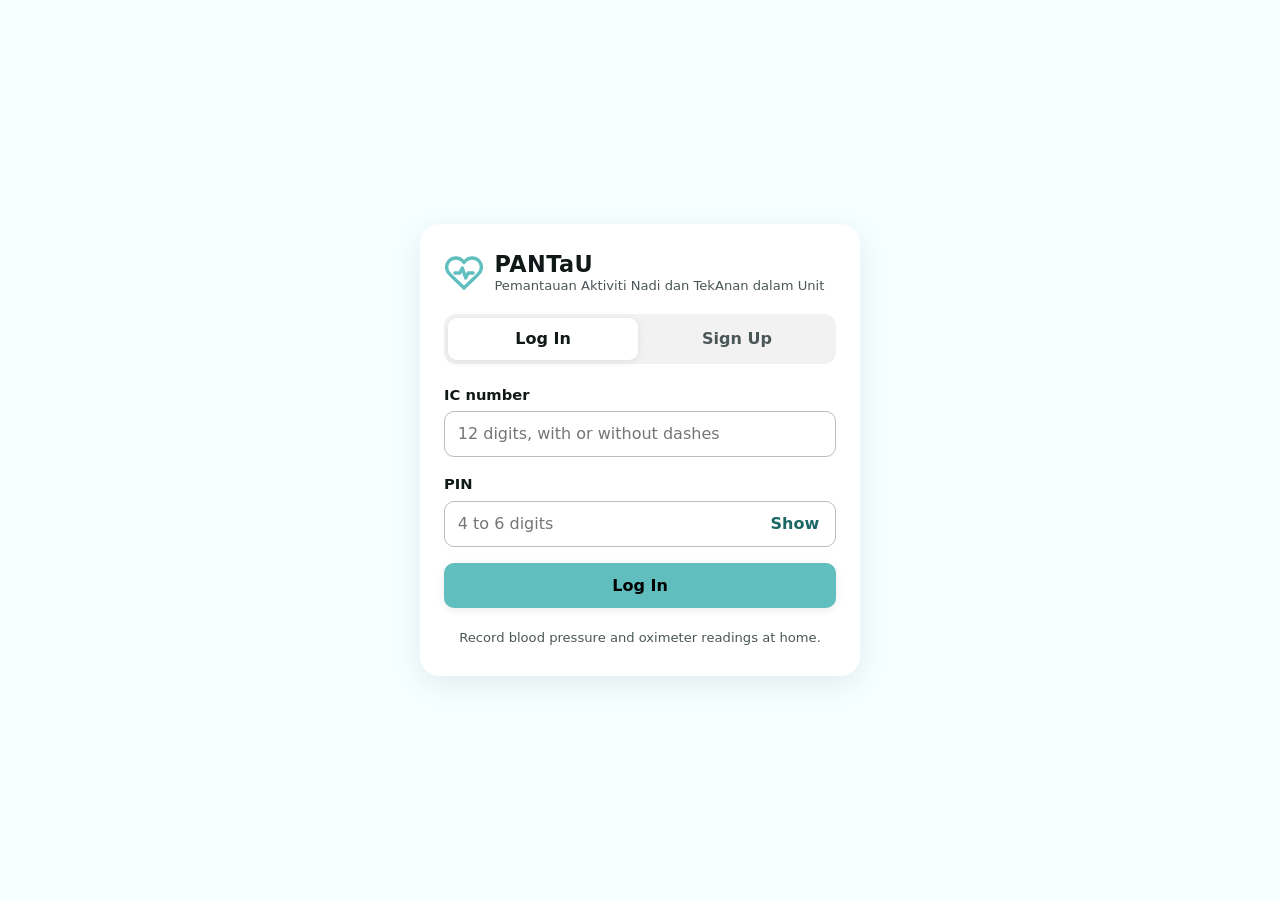
==== index.html @ 0a1cf60d "first commit" ====
<!DOCTYPE html>
<html lang="en">
<head>
  <meta charset="UTF-8">
  <meta name="viewport" content="width=device-width, initial-scale=1.0">
  <meta name="description" content="PANTaU — Pemantauan Aktiviti Nadi dan TekAnan dalam Unit">
  <title>PANTaU — Log In</title>
  <link rel="stylesheet" href="index.css">
</head>
<body>
  <main class="auth">
    <div class="auth-card">

      <div class="brand">
        <svg class="brand__logo" viewBox="0 0 24 24" fill="none" stroke="currentColor" stroke-width="2" stroke-linecap="round" stroke-linejoin="round" aria-hidden="true">
          <path d="M20.8 4.6a5.5 5.5 0 0 0-7.8 0L12 5.7l-1-1.1a5.5 5.5 0 0 0-7.8 7.8l1 1.1L12 21l7.8-7.5 1-1.1a5.5 5.5 0 0 0 0-7.8z"/>
          <polyline points="6.5 12 9.5 12 11 9 13 15 14.5 12 17.5 12"/>
        </svg>
        <div>
          <div class="brand__name">PANTaU</div>
          <p class="tagline">Pemantauan Aktiviti Nadi dan TekAnan dalam Unit</p>
        </div>
      </div>

      <div id="authAlert" aria-live="polite"></div>

      <div class="tabs" role="tablist" aria-label="Log in or sign up">
        <button type="button" class="tab" role="tab" id="tab-login" aria-selected="true" aria-controls="panel-login">Log In</button>
        <button type="button" class="tab" role="tab" id="tab-signup" aria-selected="false" aria-controls="panel-signup" tabindex="-1">Sign Up</button>
      </div>

      <!-- LOG IN -->
      <section id="panel-login" role="tabpanel" aria-labelledby="tab-login">
        <form id="loginForm" class="form" novalidate>
          <div class="field">
            <label for="loginIc">IC number</label>
            <input class="input" id="loginIc" name="ic" type="text" inputmode="numeric" autocomplete="username" maxlength="14" placeholder="12 digits, with or without dashes" aria-describedby="loginIc-error">
            <p class="field__error" id="loginIc-error" hidden></p>
          </div>
          <div class="field">
            <label for="loginPin">PIN</label>
            <div class="input-group">
              <input class="input" id="loginPin" name="pin" type="password" inputmode="numeric" autocomplete="current-password" maxlength="6" placeholder="4 to 6 digits" aria-describedby="loginPin-error">
              <button type="button" class="toggle" data-toggle="loginPin" aria-pressed="false" aria-label="Show PIN">Show</button>
            </div>
            <p class="field__error" id="loginPin-error" hidden></p>
          </div>
          <button type="submit" class="btn btn--primary btn--block" id="loginBtn">Log In</button>
        </form>
      </section>

      <!-- SIGN UP -->
      <section id="panel-signup" role="tabpanel" aria-labelledby="tab-signup" hidden>
        <form id="signupForm" class="form" novalidate>
          <div class="field">
            <label for="signupName">Full name</label>
            <input class="input" id="signupName" name="name" type="text" autocomplete="name" maxlength="100" aria-describedby="signupName-error">
            <p class="field__error" id="signupName-error" hidden></p>
          </div>
          <div class="field">
            <label for="signupIc">IC number</label>
            <input class="input" id="signupIc" name="ic" type="text" inputmode="numeric" autocomplete="off" maxlength="14" placeholder="12 digits, with or without dashes" aria-describedby="signupIc-error icPreview">
            <p class="hint" id="icPreview" aria-live="polite"></p>
            <p class="field__error" id="signupIc-error" hidden></p>
          </div>
          <div class="field">
            <label for="signupPin">PIN</label>
            <div class="input-group">
              <input class="input" id="signupPin" name="pin" type="password" inputmode="numeric" autocomplete="new-password" maxlength="6" placeholder="4 to 6 digits" aria-describedby="signupPin-error">
              <button type="button" class="toggle" data-toggle="signupPin signupPin2" aria-pressed="false" aria-label="Show PIN">Show</button>
            </div>
            <p class="field__error" id="signupPin-error" hidden></p>
          </div>
          <div class="field">
            <label for="signupPin2">Confirm PIN</label>
            <input class="input" id="signupPin2" name="pin2" type="password" inputmode="numeric" autocomplete="new-password" maxlength="6" aria-describedby="signupPin2-error">
            <p class="field__error" id="signupPin2-error" hidden></p>
          </div>
          <button type="submit" class="btn btn--primary btn--block" id="signupBtn">Create Account</button>
        </form>
      </section>

      <p class="foot">Record blood pressure and oximeter readings at home.</p>
      <noscript><p class="foot">Please turn on JavaScript to use PANTaU.</p></noscript>
    </div>
  </main>

  <script src="common.js"></script>
  <script src="index.js"></script>
</body>
</html>
---- index.css ----
/* ==========================================================
   PANTaU — Pemantauan Aktiviti Nadi dan TekAnan dalam Unit
   Shared stylesheet (light theme)
   ========================================================== */

:root {
  /** Base text colors */
  --cffy-theme-light-a0: #ffffff;
  --cffy-theme-dark-a0: #000000;

  /** Theme primary colors */
  --cffy-theme-primary-a0: #85ffff;
  --cffy-theme-primary-a10: #73dede;
  --cffy-theme-primary-a20: #61bebe;

  /** Theme surface colors */
  --cffy-theme-surface-a0: #fff;
  --cffy-theme-surface-a10: #f2f2f2;
  --cffy-theme-surface-a20: #e4e4e4;
  --cffy-theme-surface-a30: #d7d7d7;
  --cffy-theme-surface-a40: #cacaca;
  --cffy-theme-surface-a50: #bdbdbd;

  /** Theme tonal surface colors */
  --cffy-theme-surface-tonal-a0: #f5ffff;
  --cffy-theme-surface-tonal-a10: #e9f2f2;
  --cffy-theme-surface-tonal-a20: #dde4e4;
  --cffy-theme-surface-tonal-a30: #d0d7d7;
  --cffy-theme-surface-tonal-a40: #c5caca;
  --cffy-theme-surface-tonal-a50: #b9bebd;

  /** Success colors */
  --cffy-theme-success-a0: #cdffbf;
  --cffy-theme-success-a10: #d5ffc9;
  --cffy-theme-success-a20: #dcffd3;

  /** Warning colors */
  --cffy-theme-warning-a0: #ffbc5e;
  --cffy-theme-warning-a10: #ffc77a;
  --cffy-theme-warning-a20: #ffd194;

  /** Danger colors */
  --cffy-theme-danger-a0: #ff8080;
  --cffy-theme-danger-a10: #ff9493;
  --cffy-theme-danger-a20: #ffa8a5;

  /** Info colors */
  --cffy-theme-info-a0: #87d1ff;
  --cffy-theme-info-a10: #9ad8ff;
  --cffy-theme-info-a20: #addfff;

  /* Semantic helpers */
  --text: #111818;
  --text-muted: #4b5757;
  --link: #1d6666;
  --focus: #1d6666;
  --error-text: #a12d2d;
  --radius: 14px;
  --radius-sm: 10px;
  --shadow: 0 2px 8px rgba(0, 0, 0, 0.08);
  --font: "Aptos", "Segoe UI", system-ui, -apple-system, Roboto, "Helvetica Neue", Arial, sans-serif;
}

/* ---------- Reset / base ---------- */
*, *::before, *::after { box-sizing: border-box; }
html { -webkit-text-size-adjust: 100%; }
body {
  margin: 0;
  font-family: var(--font);
  font-size: 16px;
  line-height: 1.5;
  color: var(--text);
  background: var(--cffy-theme-surface-tonal-a0);
}
h1, h2, h3, p, dl, dd { margin: 0; }
button, input, select { font: inherit; color: inherit; }
[hidden] { display: none !important; }
:focus-visible { outline: 3px solid var(--focus); outline-offset: 2px; }

/* ---------- Brand ---------- */
.brand { display: flex; align-items: center; gap: 0.65rem; }
.brand__logo { width: 40px; height: 40px; flex: none; color: var(--cffy-theme-primary-a20); }
.brand__name { font-size: 1.4rem; font-weight: 800; letter-spacing: 0.02em; line-height: 1.1; }
.tagline { font-size: 0.82rem; color: var(--text-muted); line-height: 1.3; }

/* ---------- Buttons ---------- */
.btn {
  display: inline-flex;
  align-items: center;
  justify-content: center;
  gap: 0.5rem;
  min-height: 44px;
  padding: 0.6rem 1.1rem;
  border: 1px solid transparent;
  border-radius: var(--radius-sm);
  font-weight: 700;
  cursor: pointer;
  text-decoration: none;
  transition: background 0.15s ease, box-shadow 0.15s ease;
}
.btn svg { width: 18px; height: 18px; flex: none; }
.btn--primary { background: var(--cffy-theme-primary-a20); color: var(--cffy-theme-dark-a0); box-shadow: var(--shadow); }
.btn--primary:hover { background: var(--cffy-theme-primary-a10); }
.btn--outline { background: transparent; border-color: var(--cffy-theme-primary-a20); color: var(--link); }
.btn--outline:hover { background: var(--cffy-theme-surface-tonal-a10); }
.btn--block { width: 100%; }
.btn:disabled { opacity: 0.6; cursor: not-allowed; }

/* ---------- Forms ---------- */
.form { display: grid; gap: 1rem; }
.field { display: flex; flex-direction: column; gap: 0.35rem; min-width: 0; }
.field label { font-weight: 600; font-size: 0.92rem; }
.input {
  width: 100%;
  min-height: 46px;
  padding: 0.6rem 0.8rem;
  border: 1px solid var(--cffy-theme-surface-a50);
  border-radius: var(--radius-sm);
  background: var(--cffy-theme-surface-a0);
}
.input:focus { border-color: var(--focus); }
.input[aria-invalid="true"] { border-color: #c24a4a; background: #fff6f6; }
.field__error { color: var(--error-text); font-size: 0.85rem; font-weight: 600; }
.hint { font-size: 0.85rem; color: var(--text-muted); }
.input-group { position: relative; }
.input-group .input { padding-right: 4.5rem; }
.toggle {
  position: absolute;
  right: 0.35rem;
  top: 50%;
  transform: translateY(-50%);
  min-height: 36px;
  padding: 0 0.7rem;
  border: 0;
  border-radius: 8px;
  background: transparent;
  color: var(--link);
  font-weight: 700;
  cursor: pointer;
}
.toggle:hover { background: var(--cffy-theme-surface-tonal-a10); }

/* ---------- Alerts ---------- */
.alert {
  display: flex;
  flex-direction: column;
  gap: 0.1rem;
  padding: 0.8rem 1rem;
  border-radius: var(--radius-sm);
  color: var(--cffy-theme-dark-a0);
}
.alert strong { font-size: 0.95rem; }
.alert span { font-size: 0.9rem; }
.alert--success { background: var(--cffy-theme-success-a0); }
.alert--warning { background: var(--cffy-theme-warning-a20); }
.alert--danger { background: var(--cffy-theme-danger-a20); }
.alert--info { background: var(--cffy-theme-info-a20); }
#authAlert:not(:empty), #alertArea:not(:empty), #formAlert:not(:empty) { margin-bottom: 1rem; }

/* ---------- Auth pages (log in / sign up / offline) ---------- */
.auth { min-height: 100vh; display: flex; align-items: center; justify-content: center; padding: 1.5rem 1rem; }
.auth-card {
  width: 100%;
  max-width: 440px;
  padding: 1.75rem 1.5rem;
  background: var(--cffy-theme-surface-a0);
  border-radius: 20px;
  box-shadow: 0 8px 30px rgba(0, 0, 0, 0.08);
}
.auth-card .brand { margin-bottom: 1.25rem; }
.tabs {
  display: grid;
  grid-template-columns: 1fr 1fr;
  gap: 4px;
  padding: 4px;
  margin-bottom: 1.25rem;
  background: var(--cffy-theme-surface-a10);
  border-radius: 12px;
}
.tab {
  min-height: 42px;
  border: 0;
  border-radius: 9px;
  background: transparent;
  color: var(--text-muted);
  font-weight: 700;
  cursor: pointer;
}
.tab[aria-selected="true"] { background: var(--cffy-theme-surface-a0); color: var(--text); box-shadow: var(--shadow); }
.foot { margin-top: 1.25rem; font-size: 0.82rem; color: var(--text-muted); text-align: center; }
.offline-icon { width: 56px; height: 56px; color: var(--cffy-theme-primary-a20); margin-bottom: 0.5rem; }
.center { text-align: center; }
.center .brand { justify-content: center; }
.stack-sm { display: grid; gap: 0.75rem; }

/* ---------- App shell (dashboard) ---------- */
.app { display: grid; grid-template-columns: 230px minmax(0, 1fr); min-height: 100vh; background: var(--cffy-theme-surface-a0); }
.sidebar {
  position: sticky;
  top: 0;
  height: 100vh;
  display: flex;
  flex-direction: column;
  gap: 1.5rem;
  padding: 1.25rem 1rem;
  background: var(--cffy-theme-surface-a10);
}
.nav { display: flex; flex-direction: column; gap: 0.25rem; flex: 1; }
.nav__item {
  display: flex;
  align-items: center;
  gap: 0.7rem;
  padding: 0.7rem 0.8rem;
  border: 0;
  border-radius: 10px;
  background: transparent;
  color: #222;
  font-size: 0.9rem;
  font-weight: 700;
  letter-spacing: 0.03em;
  text-transform: uppercase;
  text-align: left;
  cursor: pointer;
}
.nav__item svg { width: 20px; height: 20px; flex: none; }
.nav__item:hover { background: var(--cffy-theme-surface-a20); }
.nav__item.is-active { background: var(--cffy-theme-surface-tonal-a10); color: var(--link); }
.nav__item--logout { margin-top: auto; }
.sidebar__foot { font-size: 0.8rem; color: var(--text-muted); }

.main { min-width: 0; padding: 1.5rem 2rem 3rem; }
.mobile-brand { display: none; }
.topbar { display: flex; justify-content: space-between; align-items: flex-start; gap: 1rem; margin-bottom: 1.25rem; }
.topbar h1 { font-size: 1.6rem; font-weight: 800; line-height: 1.2; }
.topbar p { margin-top: 0.15rem; font-size: 0.92rem; color: var(--text-muted); }

/* ---------- Cards and layout ---------- */
.two-col { display: grid; grid-template-columns: minmax(0, 1.2fr) minmax(0, 1fr); gap: 1.25rem; align-items: start; }
.col { display: grid; gap: 1.25rem; min-width: 0; }
.card { padding: 1.1rem 1.2rem; background: var(--cffy-theme-surface-a10); border-radius: var(--radius); }
.card__title { font-size: 1.05rem; font-weight: 700; margin-bottom: 0.85rem; }
.card__head { display: flex; justify-content: space-between; align-items: center; flex-wrap: wrap; gap: 0.75rem; margin-bottom: 0.9rem; }
.card__head .card__title { margin-bottom: 0; }

.group { padding: 1rem; background: var(--cffy-theme-surface-a0); border-radius: 12px; }
.group__title { margin-bottom: 0.75rem; font-size: 0.95rem; font-weight: 700; }
.form-grid { display: grid; grid-template-columns: repeat(auto-fit, minmax(140px, 1fr)); gap: 1rem; }
.actions { display: flex; flex-wrap: wrap; gap: 0.75rem; }

.patient { display: grid; grid-template-columns: repeat(2, minmax(0, 1fr)); gap: 0.9rem 1rem; }
.kv dt { font-size: 0.75rem; letter-spacing: 0.05em; text-transform: uppercase; color: var(--text-muted); }
.kv dd { font-weight: 700; overflow-wrap: anywhere; }

.stats { display: grid; grid-template-columns: repeat(auto-fit, minmax(130px, 1fr)); gap: 0.9rem; }
.stat { padding: 0.85rem 1rem; background: var(--cffy-theme-surface-a0); border-left: 4px solid var(--cffy-theme-primary-a20); border-radius: 12px; }
.stat__label { font-size: 0.8rem; color: var(--text-muted); }
.stat__value { font-size: 1.6rem; font-weight: 800; line-height: 1.25; }
.stat__unit { margin-left: 0.25rem; font-size: 0.8rem; font-weight: 700; color: var(--text-muted); }
#latMeta { margin-top: 0.75rem; }

/* ---------- Table ---------- */
.table-wrap { overflow-x: auto; background: var(--cffy-theme-surface-a0); border: 1px solid var(--cffy-theme-surface-a30); border-radius: 12px; }
table { width: 100%; min-width: 780px; border-collapse: collapse; font-size: 0.92rem; }
th, td { padding: 0.7rem 0.8rem; text-align: left; white-space: nowrap; border-bottom: 1px solid var(--cffy-theme-surface-a20); }
thead th { background: var(--cffy-theme-surface-tonal-a10); font-size: 0.76rem; letter-spacing: 0.04em; text-transform: uppercase; }
tbody tr:nth-child(even) { background: #fafafa; }
tbody tr:last-child td { border-bottom: 0; }
.num { text-align: center; }
td.note { white-space: normal; min-width: 150px; }
.tag { display: inline-block; padding: 0.15rem 0.65rem; border-radius: 999px; background: var(--cffy-theme-info-a20); font-size: 0.78rem; font-weight: 700; overflow-wrap: anywhere; }
.empty { padding: 1.5rem; text-align: center; color: var(--text-muted); }
.table-note { margin-top: 0.6rem; }

/* ---------- Print (Print / Export PDF) ---------- */
.print-only { display: none; }

@media print {
  @page { margin: 14mm; }
  body { background: #fff; color: #000; font-size: 11pt; }
  .sidebar, .topbar, .mobile-brand, .no-print, #view-dashboard, #alertArea { display: none !important; }
  .app { display: block; }
  .main { padding: 0; }
  .card { padding: 0; background: #fff; }
  .print-only { display: block; }
  .print-header { margin-bottom: 12px; padding-bottom: 8px; border-bottom: 2px solid #000; }
  .print-header h2 { font-size: 15pt; }
  .print-meta { display: grid; grid-template-columns: repeat(2, 1fr); gap: 2px 16px; margin-top: 6px; font-size: 10pt; }
  .table-wrap { overflow: visible; border: 0; }
  table { min-width: 0; font-size: 9.5pt; }
  th, td { padding: 0.3rem 0.4rem; white-space: normal; border: 1px solid #888; }
  thead { display: table-header-group; }
  thead th { background: #e9f2f2 !important; -webkit-print-color-adjust: exact; print-color-adjust: exact; }
  tbody tr:nth-child(even) { background: #fff; }
  tr { break-inside: avoid; }
  .tag { padding: 0; background: none; font-weight: 400; }
}

/* ---------- Responsive ---------- */
@media (max-width: 980px) {
  .two-col { grid-template-columns: minmax(0, 1fr); }
}

@media (max-width: 760px) {
  .app { grid-template-columns: minmax(0, 1fr); }
  .sidebar {
    position: fixed;
    top: auto;
    right: 0;
    bottom: 0;
    left: 0;
    z-index: 20;
    height: auto;
    flex-direction: row;
    gap: 0;
    padding: 0.35rem 0.5rem;
    box-shadow: 0 -2px 10px rgba(0, 0, 0, 0.1);
  }
  .sidebar .brand, .sidebar__foot { display: none; }
  .nav { flex-direction: row; justify-content: space-around; width: 100%; }
  .nav__item {
    flex: 1;
    flex-direction: column;
    justify-content: center;
    gap: 0.15rem;
    padding: 0.4rem 0.2rem;
    font-size: 0.72rem;
    letter-spacing: 0;
    text-transform: none;
    text-align: center;
  }
  .nav__item--logout { margin-top: 0; }
  .main { padding: 1rem 1rem 6rem; }
  .mobile-brand { display: flex; align-items: center; gap: 0.5rem; margin-bottom: 1rem; font-weight: 800; font-size: 1.15rem; }
  .mobile-brand .brand__logo { width: 30px; height: 30px; }
  .topbar h1 { font-size: 1.35rem; }
  .actions .btn { flex: 1; }
}
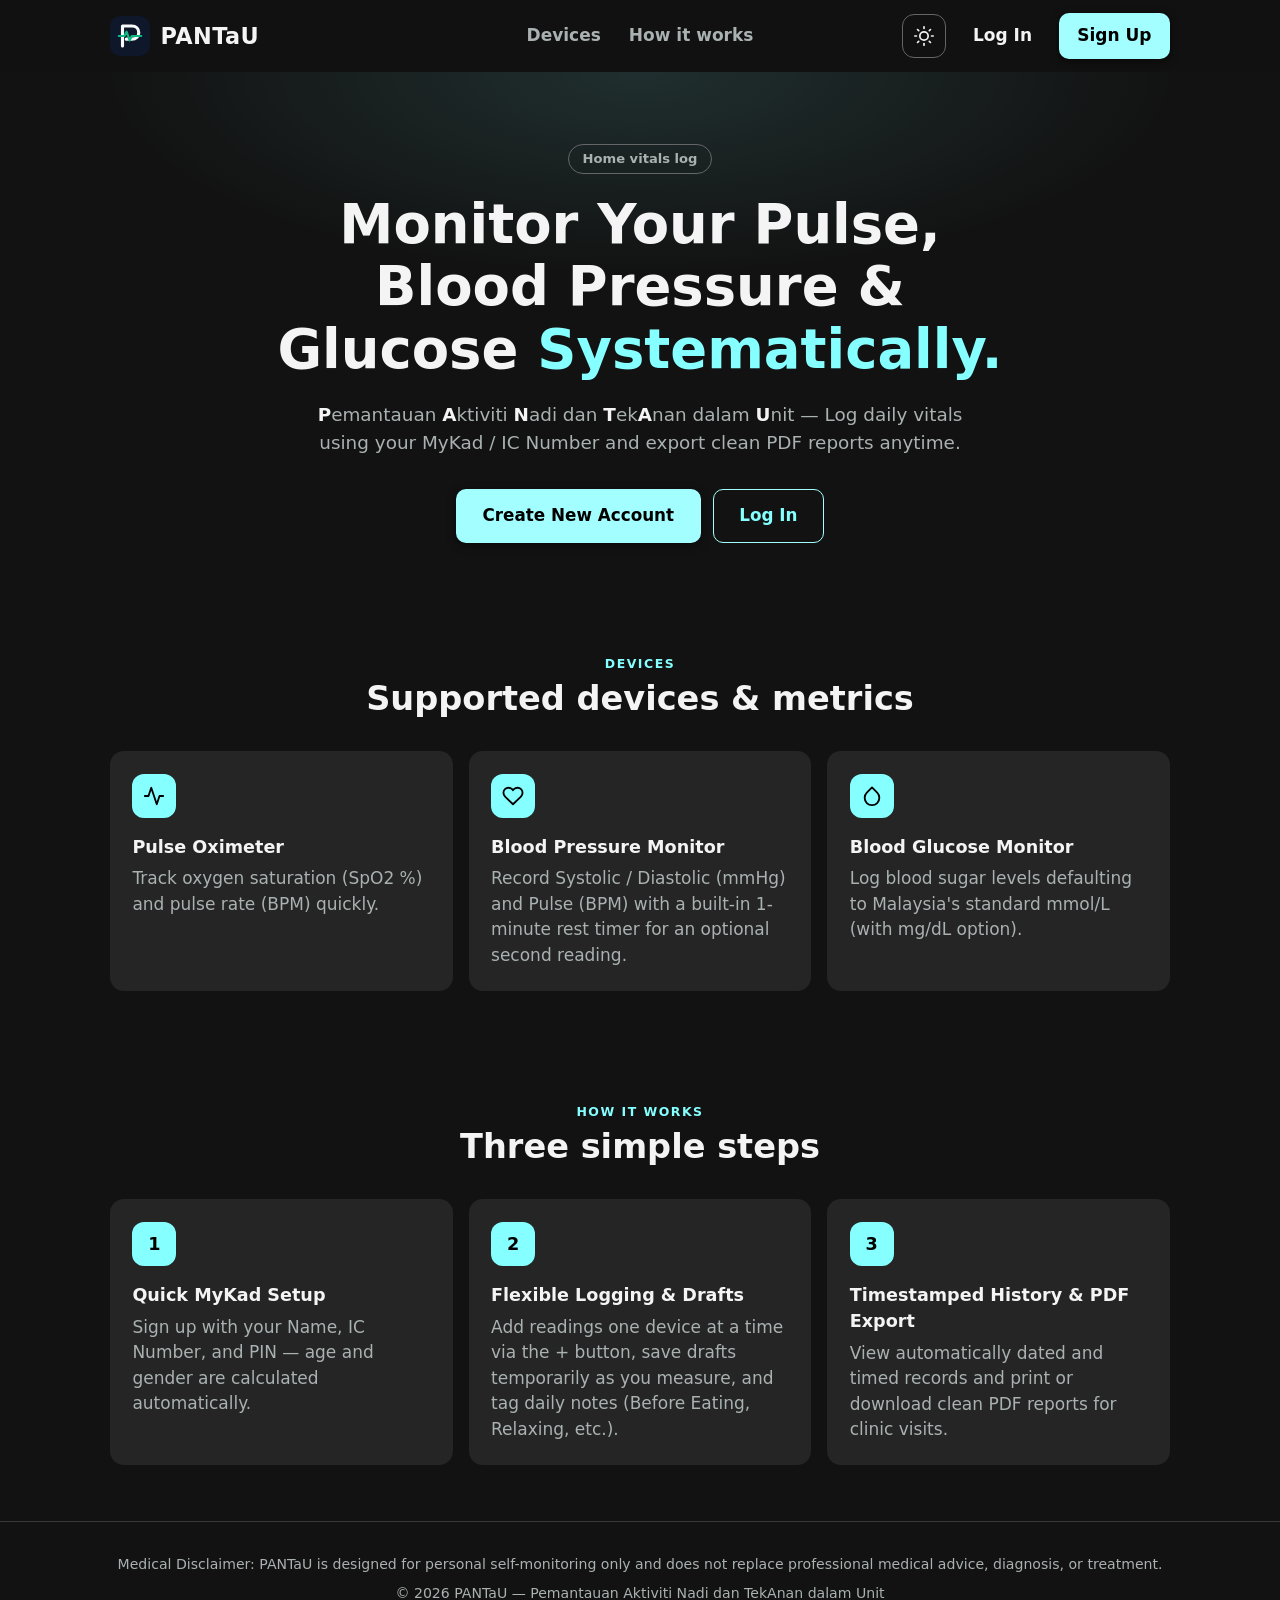
==== commit 82d03aa2: "creating homepage" ====
--- a/index.html
+++ b/index.html
@@ -4,86 +4,111 @@
   <meta charset="UTF-8">
   <meta name="viewport" content="width=device-width, initial-scale=1.0">
   <meta name="description" content="PANTaU — Pemantauan Aktiviti Nadi dan TekAnan dalam Unit">
-  <title>PANTaU — Log In</title>
+  <title>PANTaU</title>
+  <link rel="icon" type="image/svg+xml" href="PANTaU.svg">
+  <script src="theme.js"></script>
   <link rel="stylesheet" href="index.css">
 </head>
-<body>
-  <main class="auth">
-    <div class="auth-card">
+<body class="home">
 
-      <div class="brand">
-        <svg class="brand__logo" viewBox="0 0 24 24" fill="none" stroke="currentColor" stroke-width="2" stroke-linecap="round" stroke-linejoin="round" aria-hidden="true">
-          <path d="M20.8 4.6a5.5 5.5 0 0 0-7.8 0L12 5.7l-1-1.1a5.5 5.5 0 0 0-7.8 7.8l1 1.1L12 21l7.8-7.5 1-1.1a5.5 5.5 0 0 0 0-7.8z"/>
-          <polyline points="6.5 12 9.5 12 11 9 13 15 14.5 12 17.5 12"/>
-        </svg>
-        <div>
-          <div class="brand__name">PANTaU</div>
-          <p class="tagline">Pemantauan Aktiviti Nadi dan TekAnan dalam Unit</p>
+  <header class="site-header">
+    <div class="container site-header__inner">
+      <a class="brand" href="index.html" aria-label="PANTaU home">
+        <img class="brand__logo" src="PANTaU.svg" alt="" width="40" height="40">
+        <span class="brand__name">PANTaU</span>
+      </a>
+
+      <nav class="site-nav" aria-label="Page sections">
+        <a href="#devices">Devices</a>
+        <a href="#how">How it works</a>
+      </nav>
+
+      <div class="site-actions">
+        <button type="button" class="icon-btn" data-theme-toggle aria-label="Switch to light mode" aria-pressed="true">
+          <svg class="icon-sun" viewBox="0 0 24 24" aria-hidden="true"><circle cx="12" cy="12" r="5"/><line x1="12" y1="1" x2="12" y2="3"/><line x1="12" y1="21" x2="12" y2="23"/><line x1="4.22" y1="4.22" x2="5.64" y2="5.64"/><line x1="18.36" y1="18.36" x2="19.78" y2="19.78"/><line x1="1" y1="12" x2="3" y2="12"/><line x1="21" y1="12" x2="23" y2="12"/><line x1="4.22" y1="19.78" x2="5.64" y2="18.36"/><line x1="18.36" y1="5.64" x2="19.78" y2="4.22"/></svg>
+          <svg class="icon-moon" viewBox="0 0 24 24" aria-hidden="true"><path d="M21 12.79A9 9 0 1 1 11.21 3 7 7 0 0 0 21 12.79z"/></svg>
+        </button>
+        <a class="btn btn--text" href="account.html">Log In</a>
+        <a class="btn btn--primary" href="account.html#signup">Sign Up</a>
+      </div>
+    </div>
+  </header>
+
+  <main>
+    <!-- Hero -->
+    <section class="hero">
+      <div class="container">
+        <span class="badge">Home vitals log</span>
+        <h1>Monitor Your Pulse, Blood Pressure &amp; Glucose <span class="accent">Systematically.</span></h1>
+        <p class="lead"><strong>P</strong>emantauan <strong>A</strong>ktiviti <strong>N</strong>adi dan <strong>T</strong>ek<strong>A</strong>nan dalam <strong>U</strong>nit — Log daily vitals using your MyKad / IC Number and export clean PDF reports anytime.</p>
+        <div class="hero__actions">
+          <a class="btn btn--primary btn--lg" href="account.html#signup">Create New Account</a>
+          <a class="btn btn--outline btn--lg" href="account.html">Log In</a>
         </div>
       </div>
+    </section>
 
-      <div id="authAlert" aria-live="polite"></div>
+    <!-- Supported devices -->
+    <section class="section" id="devices">
+      <div class="container">
+        <div class="section__head">
+          <p class="eyebrow">Devices</p>
+          <h2 class="section__title">Supported devices &amp; metrics</h2>
+        </div>
+        <div class="feature-grid">
+          <article class="feature-card">
+            <div class="feature-icon"><svg viewBox="0 0 24 24" aria-hidden="true"><polyline points="22 12 18 12 15 21 9 3 6 12 2 12"/></svg></div>
+            <h3>Pulse Oximeter</h3>
+            <p>Track oxygen saturation (SpO2 %) and pulse rate (BPM) quickly.</p>
+          </article>
+          <article class="feature-card">
+            <div class="feature-icon"><svg viewBox="0 0 24 24" aria-hidden="true"><path d="M20.8 4.6a5.5 5.5 0 0 0-7.8 0L12 5.7l-1-1.1a5.5 5.5 0 0 0-7.8 7.8l1 1.1L12 21l7.8-7.5 1-1.1a5.5 5.5 0 0 0 0-7.8z"/></svg></div>
+            <h3>Blood Pressure Monitor</h3>
+            <p>Record Systolic / Diastolic (mmHg) and Pulse (BPM) with a built-in 1-minute rest timer for an optional second reading.</p>
+          </article>
+          <article class="feature-card">
+            <div class="feature-icon"><svg viewBox="0 0 24 24" aria-hidden="true"><path d="M12 2.69l5.66 5.66a8 8 0 1 1-11.31 0z"/></svg></div>
+            <h3>Blood Glucose Monitor</h3>
+            <p>Log blood sugar levels defaulting to Malaysia's standard mmol/L (with mg/dL option).</p>
+          </article>
+        </div>
+      </div>
+    </section>
 
-      <div class="tabs" role="tablist" aria-label="Log in or sign up">
-        <button type="button" class="tab" role="tab" id="tab-login" aria-selected="true" aria-controls="panel-login">Log In</button>
-        <button type="button" class="tab" role="tab" id="tab-signup" aria-selected="false" aria-controls="panel-signup" tabindex="-1">Sign Up</button>
+    <!-- How it works -->
+    <section class="section" id="how">
+      <div class="container">
+        <div class="section__head">
+          <p class="eyebrow">How it works</p>
+          <h2 class="section__title">Three simple steps</h2>
+        </div>
+        <div class="steps">
+          <article class="step">
+            <div class="step__num" aria-hidden="true">1</div>
+            <h3>Quick MyKad Setup</h3>
+            <p>Sign up with your Name, IC Number, and PIN — age and gender are calculated automatically.</p>
+          </article>
+          <article class="step">
+            <div class="step__num" aria-hidden="true">2</div>
+            <h3>Flexible Logging &amp; Drafts</h3>
+            <p>Add readings one device at a time via the + button, save drafts temporarily as you measure, and tag daily notes (Before Eating, Relaxing, etc.).</p>
+          </article>
+          <article class="step">
+            <div class="step__num" aria-hidden="true">3</div>
+            <h3>Timestamped History &amp; PDF Export</h3>
+            <p>View automatically dated and timed records and print or download clean PDF reports for clinic visits.</p>
+          </article>
+        </div>
       </div>
+    </section>
+  </main>
 
-      <!-- LOG IN -->
-      <section id="panel-login" role="tabpanel" aria-labelledby="tab-login">
-        <form id="loginForm" class="form" novalidate>
-          <div class="field">
-            <label for="loginIc">IC number</label>
-            <input class="input" id="loginIc" name="ic" type="text" inputmode="numeric" autocomplete="username" maxlength="14" placeholder="12 digits, with or without dashes" aria-describedby="loginIc-error">
-            <p class="field__error" id="loginIc-error" hidden></p>
-          </div>
-          <div class="field">
-            <label for="loginPin">PIN</label>
-            <div class="input-group">
-              <input class="input" id="loginPin" name="pin" type="password" inputmode="numeric" autocomplete="current-password" maxlength="6" placeholder="4 to 6 digits" aria-describedby="loginPin-error">
-              <button type="button" class="toggle" data-toggle="loginPin" aria-pressed="false" aria-label="Show PIN">Show</button>
-            </div>
-            <p class="field__error" id="loginPin-error" hidden></p>
-          </div>
-          <button type="submit" class="btn btn--primary btn--block" id="loginBtn">Log In</button>
-        </form>
-      </section>
-
-      <!-- SIGN UP -->
-      <section id="panel-signup" role="tabpanel" aria-labelledby="tab-signup" hidden>
-        <form id="signupForm" class="form" novalidate>
-          <div class="field">
-            <label for="signupName">Full name</label>
-            <input class="input" id="signupName" name="name" type="text" autocomplete="name" maxlength="100" aria-describedby="signupName-error">
-            <p class="field__error" id="signupName-error" hidden></p>
-          </div>
-          <div class="field">
-            <label for="signupIc">IC number</label>
-            <input class="input" id="signupIc" name="ic" type="text" inputmode="numeric" autocomplete="off" maxlength="14" placeholder="12 digits, with or without dashes" aria-describedby="signupIc-error icPreview">
-            <p class="hint" id="icPreview" aria-live="polite"></p>
-            <p class="field__error" id="signupIc-error" hidden></p>
-          </div>
-          <div class="field">
-            <label for="signupPin">PIN</label>
-            <div class="input-group">
-              <input class="input" id="signupPin" name="pin" type="password" inputmode="numeric" autocomplete="new-password" maxlength="6" placeholder="4 to 6 digits" aria-describedby="signupPin-error">
-              <button type="button" class="toggle" data-toggle="signupPin signupPin2" aria-pressed="false" aria-label="Show PIN">Show</button>
-            </div>
-            <p class="field__error" id="signupPin-error" hidden></p>
-          </div>
-          <div class="field">
-            <label for="signupPin2">Confirm PIN</label>
-            <input class="input" id="signupPin2" name="pin2" type="password" inputmode="numeric" autocomplete="new-password" maxlength="6" aria-describedby="signupPin2-error">
-            <p class="field__error" id="signupPin2-error" hidden></p>
-          </div>
-          <button type="submit" class="btn btn--primary btn--block" id="signupBtn">Create Account</button>
-        </form>
-      </section>
-
-      <p class="foot">Record blood pressure and oximeter readings at home.</p>
-      <noscript><p class="foot">Please turn on JavaScript to use PANTaU.</p></noscript>
+  <footer class="site-footer">
+    <div class="container">
+      <p>Medical Disclaimer: PANTaU is designed for personal self-monitoring only and does not replace professional medical advice, diagnosis, or treatment.</p>
+      <p>&copy; 2026 PANTaU — Pemantauan Aktiviti Nadi dan TekAnan dalam Unit</p>
     </div>
-  </main>
+  </footer>
 
   <script src="common.js"></script>
   <script src="index.js"></script>
--- a/index.css
+++ b/index.css
@@ -1,9 +1,11 @@
 /* ==========================================================
    PANTaU — Pemantauan Aktiviti Nadi dan TekAnan dalam Unit
-   Shared stylesheet (light theme)
+   Shared stylesheet (light + dark theme)
    ========================================================== */
 
 :root {
+  color-scheme: light;
+
   /** Base text colors */
   --cffy-theme-light-a0: #ffffff;
   --cffy-theme-dark-a0: #000000;
@@ -49,37 +51,113 @@
   --cffy-theme-info-a10: #9ad8ff;
   --cffy-theme-info-a20: #addfff;
 
-  /* Semantic helpers */
+  /* Semantic helpers (light) */
   --text: #111818;
   --text-muted: #4b5757;
   --link: #1d6666;
   --focus: #1d6666;
+  --accent: #178a8a;
   --error-text: #a12d2d;
+  --invalid-bg: #fff6f6;
+  --invalid-border: #c24a4a;
+  --stripe: #fafafa;
+  --nav-text: #222;
+  --page-bg: var(--cffy-theme-surface-tonal-a0);
+  --header-bg: rgba(245, 255, 255, 0.88);
+  --glow: rgba(97, 190, 190, 0.2);
+  --icon-tile: var(--cffy-theme-primary-a20);
+  --shadow: 0 2px 8px rgba(0, 0, 0, 0.08);
   --radius: 14px;
   --radius-sm: 10px;
-  --shadow: 0 2px 8px rgba(0, 0, 0, 0.08);
   --font: "Aptos", "Segoe UI", system-ui, -apple-system, Roboto, "Helvetica Neue", Arial, sans-serif;
+}
+
+:root[data-theme="dark"] {
+  color-scheme: dark;
+
+  /** Theme primary colors */
+  --cffy-theme-primary-a0: #85ffff;
+  --cffy-theme-primary-a10: #95ffff;
+  --cffy-theme-primary-a20: #a3ffff;
+
+  /** Theme surface colors */
+  --cffy-theme-surface-a0: #121212;
+  --cffy-theme-surface-a10: #252525;
+  --cffy-theme-surface-a20: #393939;
+  --cffy-theme-surface-a30: #4f4f4f;
+  --cffy-theme-surface-a40: #666;
+  --cffy-theme-surface-a50: #7d7d7d;
+
+  /** Theme tonal surface colors */
+  --cffy-theme-surface-tonal-a0: #1d2525;
+  --cffy-theme-surface-tonal-a10: #303737;
+  --cffy-theme-surface-tonal-a20: #444b4b;
+  --cffy-theme-surface-tonal-a30: #595f5f;
+  --cffy-theme-surface-tonal-a40: #6e7474;
+  --cffy-theme-surface-tonal-a50: #858a8a;
+
+  /** Success colors */
+  --cffy-theme-success-a0: #cdffbf;
+  --cffy-theme-success-a10: #d7ffcc;
+  --cffy-theme-success-a20: #e1ffd9;
+
+  /** Warning colors */
+  --cffy-theme-warning-a0: #ffbc5e;
+  --cffy-theme-warning-a10: #ffca83;
+  --cffy-theme-warning-a20: #ffd8a4;
+
+  /** Danger colors */
+  --cffy-theme-danger-a0: #ff8080;
+  --cffy-theme-danger-a10: #ff9b99;
+  --cffy-theme-danger-a20: #ffb5b2;
+
+  /** Info colors */
+  --cffy-theme-info-a0: #87d1ff;
+  --cffy-theme-info-a10: #a1dbff;
+  --cffy-theme-info-a20: #b9e4ff;
+
+  /* Semantic helpers (dark) */
+  --text: #f4f4f5;
+  --text-muted: #a9b1b1;
+  --link: #85ffff;
+  --focus: #85ffff;
+  --accent: #85ffff;
+  --error-text: #ffb5b2;
+  --invalid-bg: #2b1c1c;
+  --invalid-border: #ff8080;
+  --stripe: #1a1a1a;
+  --nav-text: #ececec;
+  --page-bg: var(--cffy-theme-surface-a0);
+  --header-bg: rgba(18, 18, 18, 0.88);
+  --glow: rgba(133, 255, 255, 0.12);
+  --icon-tile: var(--cffy-theme-primary-a0);
+  --shadow: 0 2px 8px rgba(0, 0, 0, 0.5);
 }
 
 /* ---------- Reset / base ---------- */
 *, *::before, *::after { box-sizing: border-box; }
-html { -webkit-text-size-adjust: 100%; }
+html { -webkit-text-size-adjust: 100%; scroll-behavior: smooth; }
 body {
   margin: 0;
   font-family: var(--font);
   font-size: 16px;
   line-height: 1.5;
   color: var(--text);
-  background: var(--cffy-theme-surface-tonal-a0);
-}
-h1, h2, h3, p, dl, dd { margin: 0; }
+  background: var(--page-bg);
+}
+h1, h2, h3, h4, p, dl, dd { margin: 0; }
 button, input, select { font: inherit; color: inherit; }
+a { color: var(--link); }
 [hidden] { display: none !important; }
 :focus-visible { outline: 3px solid var(--focus); outline-offset: 2px; }
 
+@media (prefers-reduced-motion: reduce) {
+  html { scroll-behavior: auto; }
+}
+
 /* ---------- Brand ---------- */
-.brand { display: flex; align-items: center; gap: 0.65rem; }
-.brand__logo { width: 40px; height: 40px; flex: none; color: var(--cffy-theme-primary-a20); }
+.brand { display: flex; align-items: center; gap: 0.65rem; color: inherit; text-decoration: none; }
+.brand__logo { width: 40px; height: 40px; flex: none; border-radius: 10px; }
 .brand__name { font-size: 1.4rem; font-weight: 800; letter-spacing: 0.02em; line-height: 1.1; }
 .tagline { font-size: 0.82rem; color: var(--text-muted); line-height: 1.3; }
 
@@ -103,8 +181,30 @@
 .btn--primary:hover { background: var(--cffy-theme-primary-a10); }
 .btn--outline { background: transparent; border-color: var(--cffy-theme-primary-a20); color: var(--link); }
 .btn--outline:hover { background: var(--cffy-theme-surface-tonal-a10); }
+.btn--text { background: transparent; color: var(--text); }
+.btn--text:hover { background: var(--cffy-theme-surface-tonal-a10); }
 .btn--block { width: 100%; }
+.btn--lg { min-height: 54px; padding: 0.8rem 1.6rem; font-size: 1.05rem; }
 .btn:disabled { opacity: 0.6; cursor: not-allowed; }
+
+.icon-btn {
+  display: inline-grid;
+  place-items: center;
+  flex: none;
+  width: 44px;
+  height: 44px;
+  padding: 0;
+  border: 1px solid var(--cffy-theme-surface-a40);
+  border-radius: 12px;
+  background: transparent;
+  color: var(--text);
+  cursor: pointer;
+}
+.icon-btn:hover { background: var(--cffy-theme-surface-tonal-a10); }
+.icon-btn svg { width: 20px; height: 20px; fill: none; stroke: currentColor; stroke-width: 2; stroke-linecap: round; stroke-linejoin: round; }
+.icon-sun { display: none; }
+:root[data-theme="dark"] .icon-sun { display: block; }
+:root[data-theme="dark"] .icon-moon { display: none; }
 
 /* ---------- Forms ---------- */
 .form { display: grid; gap: 1rem; }
@@ -119,7 +219,7 @@
   background: var(--cffy-theme-surface-a0);
 }
 .input:focus { border-color: var(--focus); }
-.input[aria-invalid="true"] { border-color: #c24a4a; background: #fff6f6; }
+.input[aria-invalid="true"] { border-color: var(--invalid-border); background: var(--invalid-bg); }
 .field__error { color: var(--error-text); font-size: 0.85rem; font-weight: 600; }
 .hint { font-size: 0.85rem; color: var(--text-muted); }
 .input-group { position: relative; }
@@ -157,16 +257,21 @@
 .alert--info { background: var(--cffy-theme-info-a20); }
 #authAlert:not(:empty), #alertArea:not(:empty), #formAlert:not(:empty) { margin-bottom: 1rem; }
 
-/* ---------- Auth pages (log in / sign up / offline) ---------- */
+/* ---------- Account / offline pages ---------- */
 .auth { min-height: 100vh; display: flex; align-items: center; justify-content: center; padding: 1.5rem 1rem; }
+.auth-col { width: 100%; max-width: 440px; }
+.auth-top { display: flex; align-items: center; justify-content: space-between; gap: 0.75rem; margin-bottom: 0.75rem; }
+.auth-top .back { font-weight: 700; text-decoration: none; }
+.auth-top .back:hover { text-decoration: underline; }
+.auth-top .icon-btn { margin-left: auto; }
 .auth-card {
   width: 100%;
-  max-width: 440px;
   padding: 1.75rem 1.5rem;
   background: var(--cffy-theme-surface-a0);
   border-radius: 20px;
   box-shadow: 0 8px 30px rgba(0, 0, 0, 0.08);
 }
+:root[data-theme="dark"] .auth-card { background: var(--cffy-theme-surface-a10); box-shadow: 0 8px 30px rgba(0, 0, 0, 0.45); }
 .auth-card .brand { margin-bottom: 1.25rem; }
 .tabs {
   display: grid;
@@ -177,6 +282,7 @@
   background: var(--cffy-theme-surface-a10);
   border-radius: 12px;
 }
+:root[data-theme="dark"] .tabs { background: var(--cffy-theme-surface-a0); }
 .tab {
   min-height: 42px;
   border: 0;
@@ -187,8 +293,9 @@
   cursor: pointer;
 }
 .tab[aria-selected="true"] { background: var(--cffy-theme-surface-a0); color: var(--text); box-shadow: var(--shadow); }
+:root[data-theme="dark"] .tab[aria-selected="true"] { background: var(--cffy-theme-surface-a20); }
 .foot { margin-top: 1.25rem; font-size: 0.82rem; color: var(--text-muted); text-align: center; }
-.offline-icon { width: 56px; height: 56px; color: var(--cffy-theme-primary-a20); margin-bottom: 0.5rem; }
+.offline-icon { width: 56px; height: 56px; margin-bottom: 0.5rem; fill: none; stroke: var(--accent); stroke-width: 2; stroke-linecap: round; stroke-linejoin: round; }
 .center { text-align: center; }
 .center .brand { justify-content: center; }
 .stack-sm { display: grid; gap: 0.75rem; }
@@ -214,7 +321,7 @@
   border: 0;
   border-radius: 10px;
   background: transparent;
-  color: #222;
+  color: var(--nav-text);
   font-size: 0.9rem;
   font-weight: 700;
   letter-spacing: 0.03em;
@@ -251,31 +358,127 @@
 .kv dt { font-size: 0.75rem; letter-spacing: 0.05em; text-transform: uppercase; color: var(--text-muted); }
 .kv dd { font-weight: 700; overflow-wrap: anywhere; }
 
-.stats { display: grid; grid-template-columns: repeat(auto-fit, minmax(130px, 1fr)); gap: 0.9rem; }
+.stats { display: grid; grid-template-columns: repeat(auto-fit, minmax(150px, 1fr)); gap: 0.9rem; }
 .stat { padding: 0.85rem 1rem; background: var(--cffy-theme-surface-a0); border-left: 4px solid var(--cffy-theme-primary-a20); border-radius: 12px; }
 .stat__label { font-size: 0.8rem; color: var(--text-muted); }
 .stat__value { font-size: 1.6rem; font-weight: 800; line-height: 1.25; }
 .stat__unit { margin-left: 0.25rem; font-size: 0.8rem; font-weight: 700; color: var(--text-muted); }
-#latMeta { margin-top: 0.75rem; }
+
+/* ---------- Devices, saved-for-now banner, history cards ---------- */
+.btn--small { min-height: 36px; padding: 0.35rem 0.8rem; font-size: 0.9rem; }
+.link-btn { padding: 0.25rem 0.4rem; border: 0; background: transparent; color: var(--link); font-weight: 700; text-decoration: underline; cursor: pointer; }
+.device-menu { display: grid; grid-template-columns: repeat(auto-fit, minmax(160px, 1fr)); gap: 0.6rem; margin-bottom: 1rem; }
+.device-option { display: flex; flex-direction: column; gap: 0.15rem; padding: 0.75rem 0.9rem; text-align: left; background: var(--cffy-theme-surface-a0); border: 1px solid var(--cffy-theme-primary-a20); border-radius: 12px; cursor: pointer; }
+.device-option span { font-size: 0.82rem; color: var(--text-muted); }
+.device-option:hover:not(:disabled) { background: var(--cffy-theme-surface-tonal-a10); }
+.device-option:disabled { opacity: 0.5; border-color: var(--cffy-theme-surface-a40); cursor: not-allowed; }
+.device-card__head { display: flex; justify-content: space-between; align-items: center; gap: 0.5rem; margin-bottom: 0.4rem; }
+.device-card__head .group__title { margin-bottom: 0; }
+.device-card .hint { margin-bottom: 0.25rem; }
+.device-card .actions { margin-top: 0.9rem; }
+.subtitle { margin: 0.9rem 0 0.5rem; font-size: 0.8rem; font-weight: 700; letter-spacing: 0.05em; text-transform: uppercase; color: var(--text-muted); }
+.timer { margin-top: 0.9rem; padding: 0.6rem 0.8rem; border-radius: 10px; background: var(--cffy-theme-info-a20); color: var(--cffy-theme-dark-a0); font-weight: 600; }
+.timer--ready { background: var(--cffy-theme-success-a0); }
+.banner { display: flex; flex-wrap: wrap; align-items: center; justify-content: space-between; gap: 0.75rem; margin-bottom: 1.25rem; padding: 0.9rem 1rem; background: var(--cffy-theme-warning-a20); color: var(--cffy-theme-dark-a0); border-radius: var(--radius-sm); }
+.banner p { flex: 1 1 260px; font-weight: 600; }
+.stat__sub { font-size: 0.88rem; font-weight: 600; }
+.stat__time { margin-top: 0.25rem; font-size: 0.78rem; color: var(--text-muted); }
+.history-cards { display: none; }
+.entry-card { padding: 0.9rem 1rem; background: var(--cffy-theme-surface-a0); border: 1px solid var(--cffy-theme-surface-a30); border-radius: 12px; }
+.entry-card__head { display: flex; flex-wrap: wrap; justify-content: space-between; gap: 0.25rem 0.75rem; margin-bottom: 0.6rem; }
+.entry-card__head span { font-weight: 600; color: var(--text-muted); }
+.entry-card dl { display: grid; gap: 0.4rem; }
+.entry-card dt { font-size: 0.75rem; letter-spacing: 0.04em; text-transform: uppercase; color: var(--text-muted); }
+.entry-card dd { font-weight: 700; }
+.entry-card .tag { margin-top: 0.6rem; }
+th small { display: block; font-size: 0.7rem; font-weight: 600; letter-spacing: 0; text-transform: none; color: var(--text-muted); }
 
 /* ---------- Table ---------- */
 .table-wrap { overflow-x: auto; background: var(--cffy-theme-surface-a0); border: 1px solid var(--cffy-theme-surface-a30); border-radius: 12px; }
 table { width: 100%; min-width: 780px; border-collapse: collapse; font-size: 0.92rem; }
 th, td { padding: 0.7rem 0.8rem; text-align: left; white-space: nowrap; border-bottom: 1px solid var(--cffy-theme-surface-a20); }
 thead th { background: var(--cffy-theme-surface-tonal-a10); font-size: 0.76rem; letter-spacing: 0.04em; text-transform: uppercase; }
-tbody tr:nth-child(even) { background: #fafafa; }
+tbody tr:nth-child(even) { background: var(--stripe); }
 tbody tr:last-child td { border-bottom: 0; }
 .num { text-align: center; }
 td.note { white-space: normal; min-width: 150px; }
-.tag { display: inline-block; padding: 0.15rem 0.65rem; border-radius: 999px; background: var(--cffy-theme-info-a20); font-size: 0.78rem; font-weight: 700; overflow-wrap: anywhere; }
+.tag { display: inline-block; padding: 0.15rem 0.65rem; border-radius: 999px; background: var(--cffy-theme-info-a20); color: var(--cffy-theme-dark-a0); font-size: 0.78rem; font-weight: 700; overflow-wrap: anywhere; }
 .empty { padding: 1.5rem; text-align: center; color: var(--text-muted); }
 .table-note { margin-top: 0.6rem; }
 
-/* ---------- Print (Print / Export PDF) ---------- */
+/* ---------- Home page ---------- */
+.home { font-size: 1.0625rem; }
+.container { width: 100%; max-width: 1100px; margin: 0 auto; padding: 0 1.25rem; }
+
+.site-header {
+  position: sticky;
+  top: 0;
+  z-index: 30;
+  background: var(--page-bg);
+  background: var(--header-bg);
+  -webkit-backdrop-filter: blur(10px);
+  backdrop-filter: blur(10px);
+}
+.site-header__inner { display: grid; grid-template-columns: 1fr auto 1fr; align-items: center; gap: 1rem; min-height: 72px; }
+.site-nav { display: flex; gap: 1.75rem; }
+.site-nav a { color: var(--text-muted); font-weight: 600; text-decoration: none; }
+.site-nav a:hover { color: var(--text); }
+.site-actions { display: flex; align-items: center; justify-content: flex-end; gap: 0.5rem; }
+
+.hero {
+  padding: 4.5rem 0 3.5rem;
+  text-align: center;
+  background: radial-gradient(ellipse 60% 55% at 50% 0%, var(--glow), transparent 70%);
+}
+.badge { display: inline-block; padding: 0.25rem 0.85rem; border: 1px solid var(--cffy-theme-surface-a40); border-radius: 999px; font-size: 0.82rem; font-weight: 700; color: var(--text-muted); }
+.hero h1 { max-width: 20em; margin: 1.25rem auto 0; font-size: clamp(2rem, 6vw, 3.4rem); font-weight: 800; line-height: 1.15; text-wrap: balance; }
+.accent { color: var(--accent); }
+.lead { max-width: 660px; margin: 1.25rem auto 0; font-size: 1.15rem; color: var(--text-muted); }
+.lead strong { color: var(--text); }
+.hero__actions { display: flex; flex-wrap: wrap; justify-content: center; gap: 0.75rem; margin-top: 2rem; }
+
+.section { padding: 3.5rem 0; scroll-margin-top: 80px; }
+.section__head { margin-bottom: 2rem; text-align: center; }
+.eyebrow { font-size: 0.78rem; font-weight: 700; letter-spacing: 0.12em; text-transform: uppercase; color: var(--accent); }
+.section__title { margin-top: 0.35rem; font-size: clamp(1.5rem, 4vw, 2.1rem); font-weight: 800; line-height: 1.2; }
+
+.feature-grid, .steps { display: grid; grid-template-columns: repeat(auto-fit, minmax(250px, 1fr)); gap: 1rem; }
+.feature-card, .step { padding: 1.4rem; background: var(--cffy-theme-surface-a10); border-radius: var(--radius); }
+.feature-icon, .step__num {
+  display: grid;
+  place-items: center;
+  width: 44px;
+  height: 44px;
+  margin-bottom: 1rem;
+  border-radius: 12px;
+  background: var(--icon-tile);
+  color: var(--cffy-theme-dark-a0);
+}
+.feature-icon svg { width: 22px; height: 22px; fill: none; stroke: currentColor; stroke-width: 2; stroke-linecap: round; stroke-linejoin: round; }
+.step__num { font-weight: 800; font-size: 1.1rem; }
+.feature-card h3, .step h3 { margin-bottom: 0.4rem; font-size: 1.1rem; font-weight: 700; }
+.feature-card p, .step p { color: var(--text-muted); }
+
+.site-footer { padding: 2rem 0 2.5rem; border-top: 1px solid var(--cffy-theme-surface-a20); text-align: center; font-size: 0.88rem; color: var(--text-muted); }
+.site-footer p + p { margin-top: 0.5rem; }
+
+/* ---------- Print (Print / Export PDF): always light, same on every device ---------- */
 .print-only { display: none; }
 
 @media print {
-  @page { margin: 14mm; }
+  :root, :root[data-theme="dark"] {
+    color-scheme: light;
+    --text: #000;
+    --text-muted: #333;
+    --stripe: #fff;
+    --page-bg: #fff;
+    --cffy-theme-surface-a0: #fff;
+    --cffy-theme-surface-a10: #fff;
+    --cffy-theme-surface-a20: #ddd;
+    --cffy-theme-surface-a30: #bbb;
+    --cffy-theme-info-a20: #fff;
+  }
+  @page { size: A4 landscape; margin: 12mm; }
   body { background: #fff; color: #000; font-size: 11pt; }
   .sidebar, .topbar, .mobile-brand, .no-print, #view-dashboard, #alertArea { display: none !important; }
   .app { display: block; }
@@ -287,11 +490,14 @@
   .print-meta { display: grid; grid-template-columns: repeat(2, 1fr); gap: 2px 16px; margin-top: 6px; font-size: 10pt; }
   .table-wrap { overflow: visible; border: 0; }
   table { min-width: 0; font-size: 9.5pt; }
-  th, td { padding: 0.3rem 0.4rem; white-space: normal; border: 1px solid #888; }
+  th, td { padding: 0.3rem 0.4rem; white-space: normal; border: 1px solid #888; color: #000; }
   thead { display: table-header-group; }
   thead th { background: #e9f2f2 !important; -webkit-print-color-adjust: exact; print-color-adjust: exact; }
   tbody tr:nth-child(even) { background: #fff; }
   tr { break-inside: avoid; }
+  .history-cards { display: none !important; }
+  .history-table { display: block !important; }
+  th small { color: #000; }
   .tag { padding: 0; background: none; font-weight: 400; }
 }
 
@@ -301,6 +507,12 @@
 }
 
 @media (max-width: 760px) {
+  .site-header__inner { grid-template-columns: 1fr auto; min-height: 64px; }
+  .site-nav { display: none; }
+  .hero { padding: 3rem 0 2.5rem; }
+  .section { padding: 2.5rem 0; }
+  .hero__actions .btn { flex: 1 1 100%; }
+
   .app { grid-template-columns: minmax(0, 1fr); }
   .sidebar {
     position: fixed;
@@ -313,7 +525,7 @@
     flex-direction: row;
     gap: 0;
     padding: 0.35rem 0.5rem;
-    box-shadow: 0 -2px 10px rgba(0, 0, 0, 0.1);
+    box-shadow: 0 -2px 10px rgba(0, 0, 0, 0.2);
   }
   .sidebar .brand, .sidebar__foot { display: none; }
   .nav { flex-direction: row; justify-content: space-around; width: 100%; }
@@ -331,7 +543,13 @@
   .nav__item--logout { margin-top: 0; }
   .main { padding: 1rem 1rem 6rem; }
   .mobile-brand { display: flex; align-items: center; gap: 0.5rem; margin-bottom: 1rem; font-weight: 800; font-size: 1.15rem; }
-  .mobile-brand .brand__logo { width: 30px; height: 30px; }
+  .mobile-brand .brand__logo { width: 30px; height: 30px; border-radius: 8px; }
   .topbar h1 { font-size: 1.35rem; }
   .actions .btn { flex: 1; }
-}
+  .history-table { display: none; }
+  .history-cards { display: grid; gap: 0.75rem; }
+}
+
+@media (max-width: 480px) {
+  .site-actions .btn--text { display: none; }
+}
